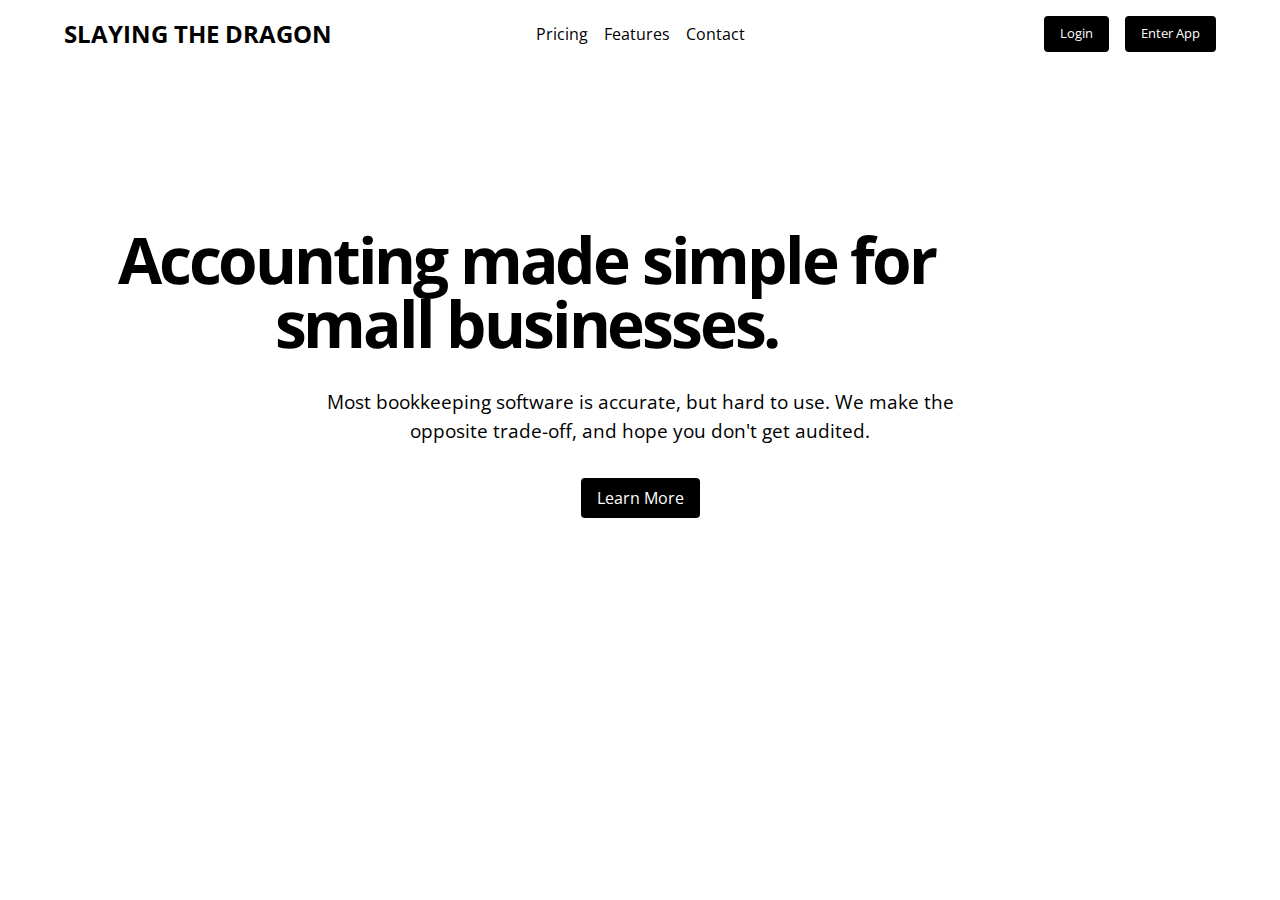
==== index.html @ 26b5df38 "added hero section" ====
<!DOCTYPE html>
<html lang="en">
  <head>
    <meta charset="UTF-8" />
    <meta name="viewport" content="width=device-width, initial-scale=1.0" />
    <link rel="preconnect" href="https://fonts.googleapis.com" />
    <link rel="preconnect" href="https://fonts.gstatic.com" crossorigin />
    <link
      href="https://fonts.googleapis.com/css2?family=Open+Sans:ital,wght@0,300..800;1,300..800&display=swap"
      rel="stylesheet"
    />
    <link rel="stylesheet" href="style.css" />
    <title>Flexbox Project</title>
  </head>
  <body>
    <header class="header container">
      <h2 class="header__title">Slaying The Dragon</h2>
      <nav class="header__menu">
        <a class="header__link" href="#pricing">Pricing</a>
        <a class="header__link" href="features">Features</a>
        <a class="header__link" href="#contact">Contact</a>
      </nav>
      <div class="header__btn-container">
        <button class="btn">Login</button>
        <button class="btn">Enter App</button>
      </div>
    </header>
    <section class="hero container">
      <h1 class="hero__title">Accounting made simple for small businesses.</h1>
      <p class="hero__description">
        Most bookkeeping software is accurate, but hard to use. We make the
        opposite trade-off, and hope you don't get audited.
      </p>
      <a href="#features" class="btn">Learn More</a>
    </section>
  </body>
</html>
---- style.css ----
*,
*::before,
*::after {
  box-sizing: border-box;
}

* {
  margin: 0;
  padding: 0;
  line-height: 1.5;
}

body {
  font-family: "Open Sans", sans-serif;
}

button {
  border: none;
  background: none;
  cursor: pointer;
  font-family: inherit;
}

/* header section*/
.header {
  display: flex;
  align-items: center;
  padding: 1rem 0;
}

.header__title {
  font-size: 1.5rem;
  flex: 1;
  text-transform: uppercase;
}

.header__menu {
  display:flex;
  gap: 1rem;
  flex: 1;
  justify-content: center;
}

.header__link {
  text-decoration: none;
  color: #000
}

.header__btn-container {
  display: flex;
  gap: 1rem;
  flex: 1;
  justify-content: flex-end;
}

/* hero section*/

.hero {
  text-align: center;
  margin-top: 10rem;
}

.hero__title {
  font-size: 4rem;
  line-height: 1;
  letter-spacing: -0.05em;
  max-width: 25ch;
  /* margin-inline: auto; */
}

.hero__description {
  font-size: 1.2rem;
  max-width: 60ch;
  margin: 2rem auto;
}

/* utility */
.btn {
  text-decoration: none;
  display: inline-block;
  background-color: #000;
  color: white;
  padding: 0.5rem 1rem;
  border-radius: 4px;
}

.container {
  width: 90%;
  margin-inline: auto;
}
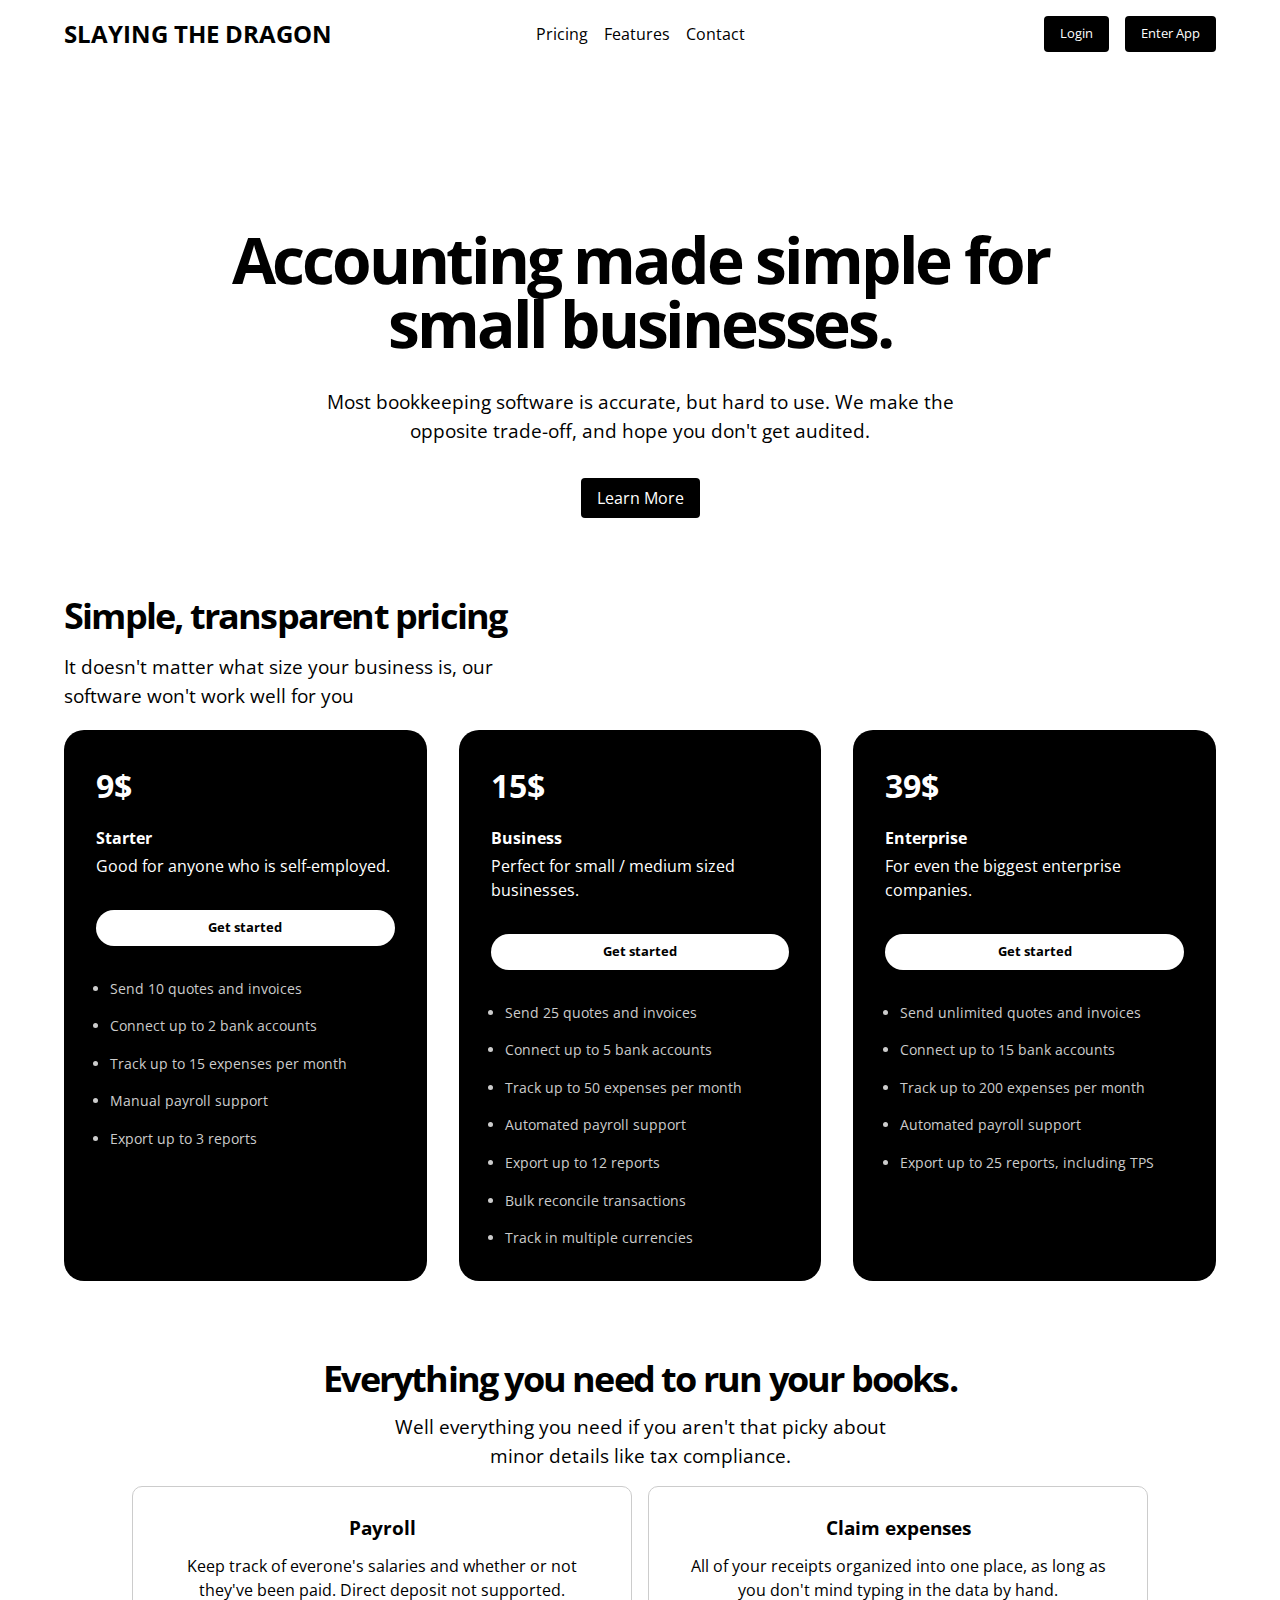
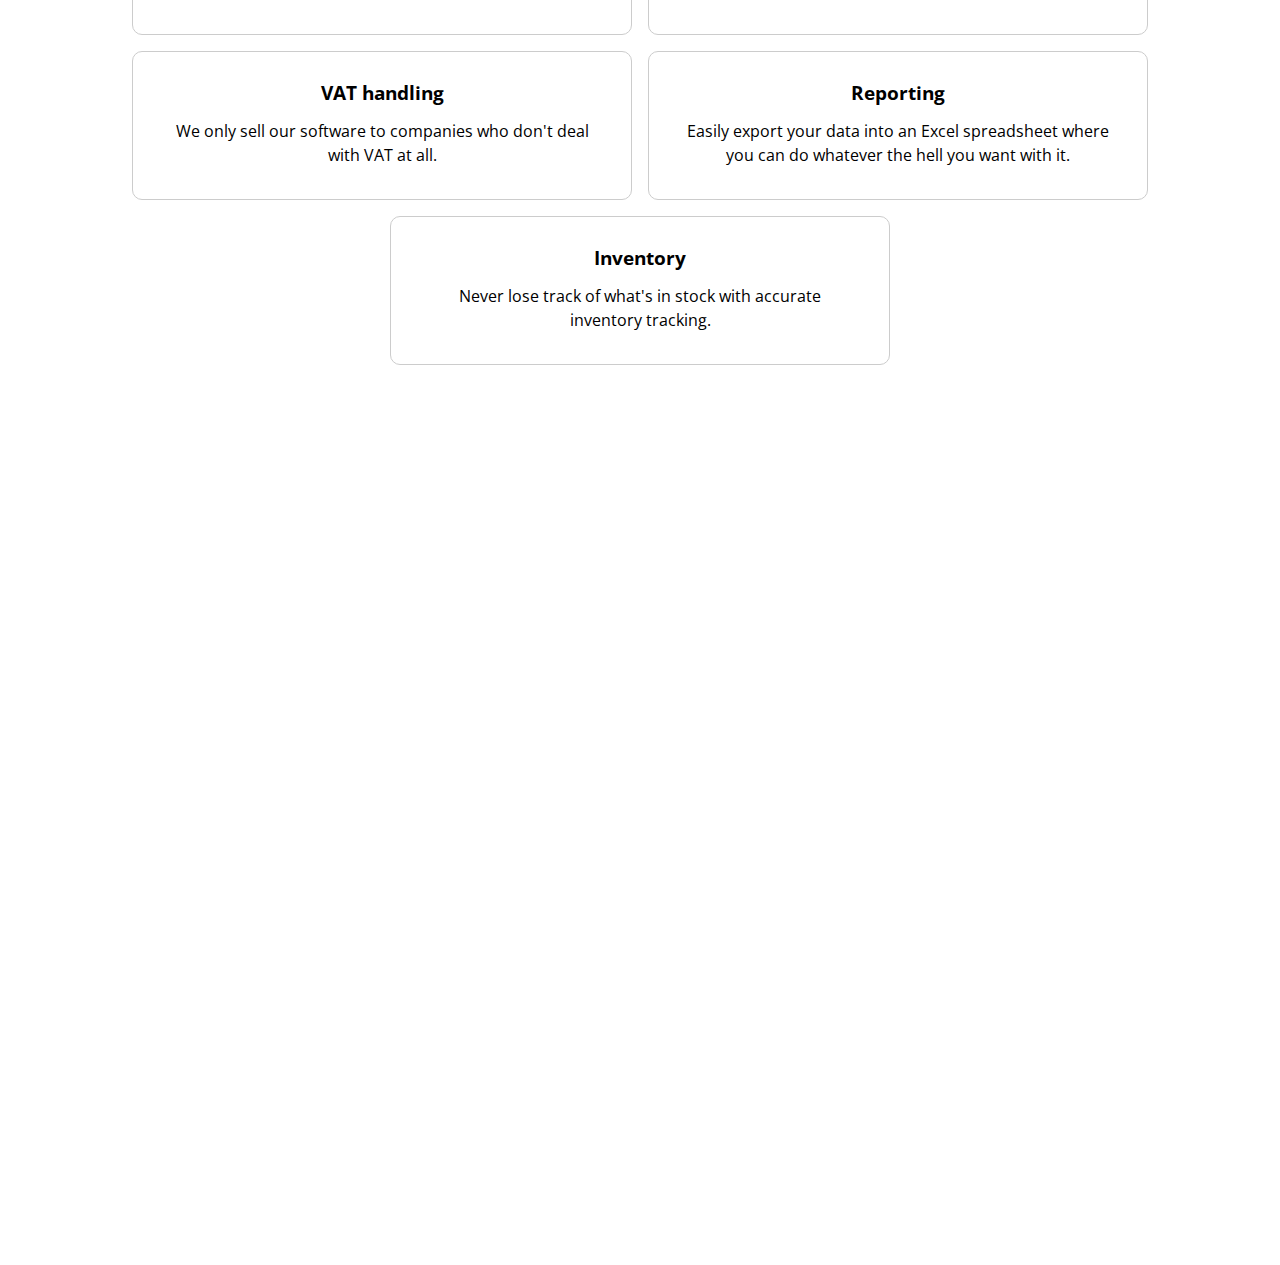
==== commit 2ab183f0: "added features section" ====
--- a/index.html
+++ b/index.html
@@ -33,5 +33,106 @@
       </p>
       <a href="#features" class="btn">Learn More</a>
     </section>
+    <section class="pricing container">
+      <h2 class="pricing__title">Simple, transparent pricing</h2>
+      <p class="pricing__description">
+        It doesn't matter what size your business is, our software won't work
+        well for you
+      </p>
+      <div class="pricing__container">
+        <div class="pricing__box">
+          <h3 class="pricing__price">9$</h3>
+          <h4 class="pricing__plan">Starter</h4>
+          <p class="pricing__plan-description">
+            Good for anyone who is self-employed.
+          </p>
+          <button class="pricing__btn">Get started</button>
+          <ul class="pricing__features">
+            <li>Send 10 quotes and invoices</li>
+            <li>Connect up to 2 bank accounts</li>
+            <li>Track up to 15 expenses per month</li>
+            <li>Manual payroll support</li>
+            <li>Export up to 3 reports</li>
+          </ul>
+        </div>
+        <div class="pricing__box">
+          <h3 class="pricing__price">15$</h3>
+          <h4 class="pricing__plan">Business</h4>
+          <p class="pricing__plan-description">
+            Perfect for small / medium sized businesses.
+          </p>
+          <button class="pricing__btn">Get started</button>
+          <ul class="pricing__features">
+            <li>Send 25 quotes and invoices</li>
+            <li>Connect up to 5 bank accounts</li>
+            <li>Track up to 50 expenses per month</li>
+            <li>Automated payroll support</li>
+            <li>Export up to 12 reports</li>
+            <li>Bulk reconcile transactions</li>
+            <li>Track in multiple currencies</li>
+          </ul>
+        </div>
+        <div class="pricing__box">
+          <h3 class="pricing__price">39$</h3>
+          <h4 class="pricing__plan">Enterprise</h4>
+          <p class="pricing__plan-description">
+            For even the biggest enterprise companies.
+          </p>
+          <button class="pricing__btn">Get started</button>
+          <ul class="pricing__features">
+            <li>Send unlimited quotes and invoices</li>
+            <li>Connect up to 15 bank accounts</li>
+            <li>Track up to 200 expenses per month</li>
+            <li>Automated payroll support</li>
+            <li>Export up to 25 reports, including TPS</li>
+          </ul>
+        </div>
+      </div>
+    </section>
+    <section class="features container">
+      <h2 class="features__title">Everything you need to run your books.</h2>
+      <p class="features__description">
+        Well everything you need if you aren't that picky about minor details
+        like tax compliance.
+      </p>
+      <div class="features__container">
+        <div class="features__box">
+          <h3 class="features__box-title">Payroll</h3>
+          <p class="features__box-description">
+            Keep track of everone's salaries and whether or not they've been
+            paid. Direct deposit not supported.
+          </p>
+        </div>
+        <div class="features__box">
+          <h3 class="features__box-title">Claim expenses</h3>
+          <p class="features__box-description">
+            All of your receipts organized into one place, as long as you don't
+            mind typing in the data by hand.
+          </p>
+        </div>
+        <div class="features__box">
+          <h3 class="features__box-title">VAT handling</h3>
+          <p class="features__box-description">
+            We only sell our software to companies who don't deal with VAT at
+            all.
+          </p>
+        </div>
+        <div class="features__box">
+          <h3 class="features__box-title">Reporting</h3>
+          <p class="features__box-description">
+            Easily export your data into an Excel spreadsheet where you can do
+            whatever the hell you want with it.
+          </p>
+        </div>
+        <div class="features__box">
+          <h3 class="features__box-title">Inventory</h3>
+          <p class="features__box-description">
+            Never lose track of what's in stock with accurate inventory
+            tracking.
+          </p>
+        </div>
+      </div>
+    </section>
   </body>
+  <div style="height: 100vh"></div>
 </html>
--- a/style.css
+++ b/style.css
@@ -65,14 +65,117 @@
   line-height: 1;
   letter-spacing: -0.05em;
   max-width: 25ch;
-  /* margin-inline: auto; */
+  margin-inline: auto;
 }
 
 .hero__description {
   font-size: 1.2rem;
   max-width: 60ch;
   margin: 2rem auto;
+  }
+
+/* pricing section */
+
+.pricing {
+  margin-top: 5rem;
 }
+.pricing__title {
+  letter-spacing: -0.05em;
+  font-size: 2.25rem;
+  line-height: 1;
+  }
+
+  .pricing__description {
+  margin: 1em 0;
+  font-size: 1.2rem;
+  max-width: 45ch;
+}
+
+.pricing__container {
+  display: flex;
+  gap: 2rem;
+}
+
+.pricing__box {
+  background-color: #000;
+  color: white;
+  border-radius: 20px;
+  padding: 2em;
+  flex: 1;
+}
+
+.pricing__price {
+  font-size: 2rem;
+}
+
+.pricing__plan {
+  margin: 1rem 0 0.25rem;
+}
+
+.pricing__plan-description {
+  color: #fff;
+}
+
+.pricing__btn {
+  background-color: white;
+  color: black;
+  width: 100%;
+  border-radius: 50px;
+  padding: 0.5rem 1rem;
+  margin: 2rem 0;
+  font-weight: 700;
+}
+
+.pricing__features {
+  padding-left: 1em;
+  display: flex;
+  flex-direction: column;
+  gap: 1rem;
+  font-size: 0.9rem;
+  color: #ccc;
+}
+
+/* features sectio */
+
+.features {
+  text-align: center;
+  margin-top: 5rem;
+}
+
+.features__title {
+  font-size: 2.25rem;
+  letter-spacing: -0.05em;
+  line-height: 1;
+}
+
+.features__description {
+  font-size: 1.2rem;
+  max-width: 45ch;
+  margin: 1rem auto;
+}
+
+.features__container {
+  display: flex;
+  flex-wrap: wrap;
+  justify-content: center;
+  gap: 1rem;
+}
+
+.features__box {
+  border: 1px solid #ccc;
+  padding: 2rem;
+  border-radius: 10px;
+  width: 500px;
+}
+
+.features__box-title {
+  line-height: 1;
+}
+
+.features__box-description {
+  margin-top: 1rem;
+}
+
 
 /* utility */
 .btn {
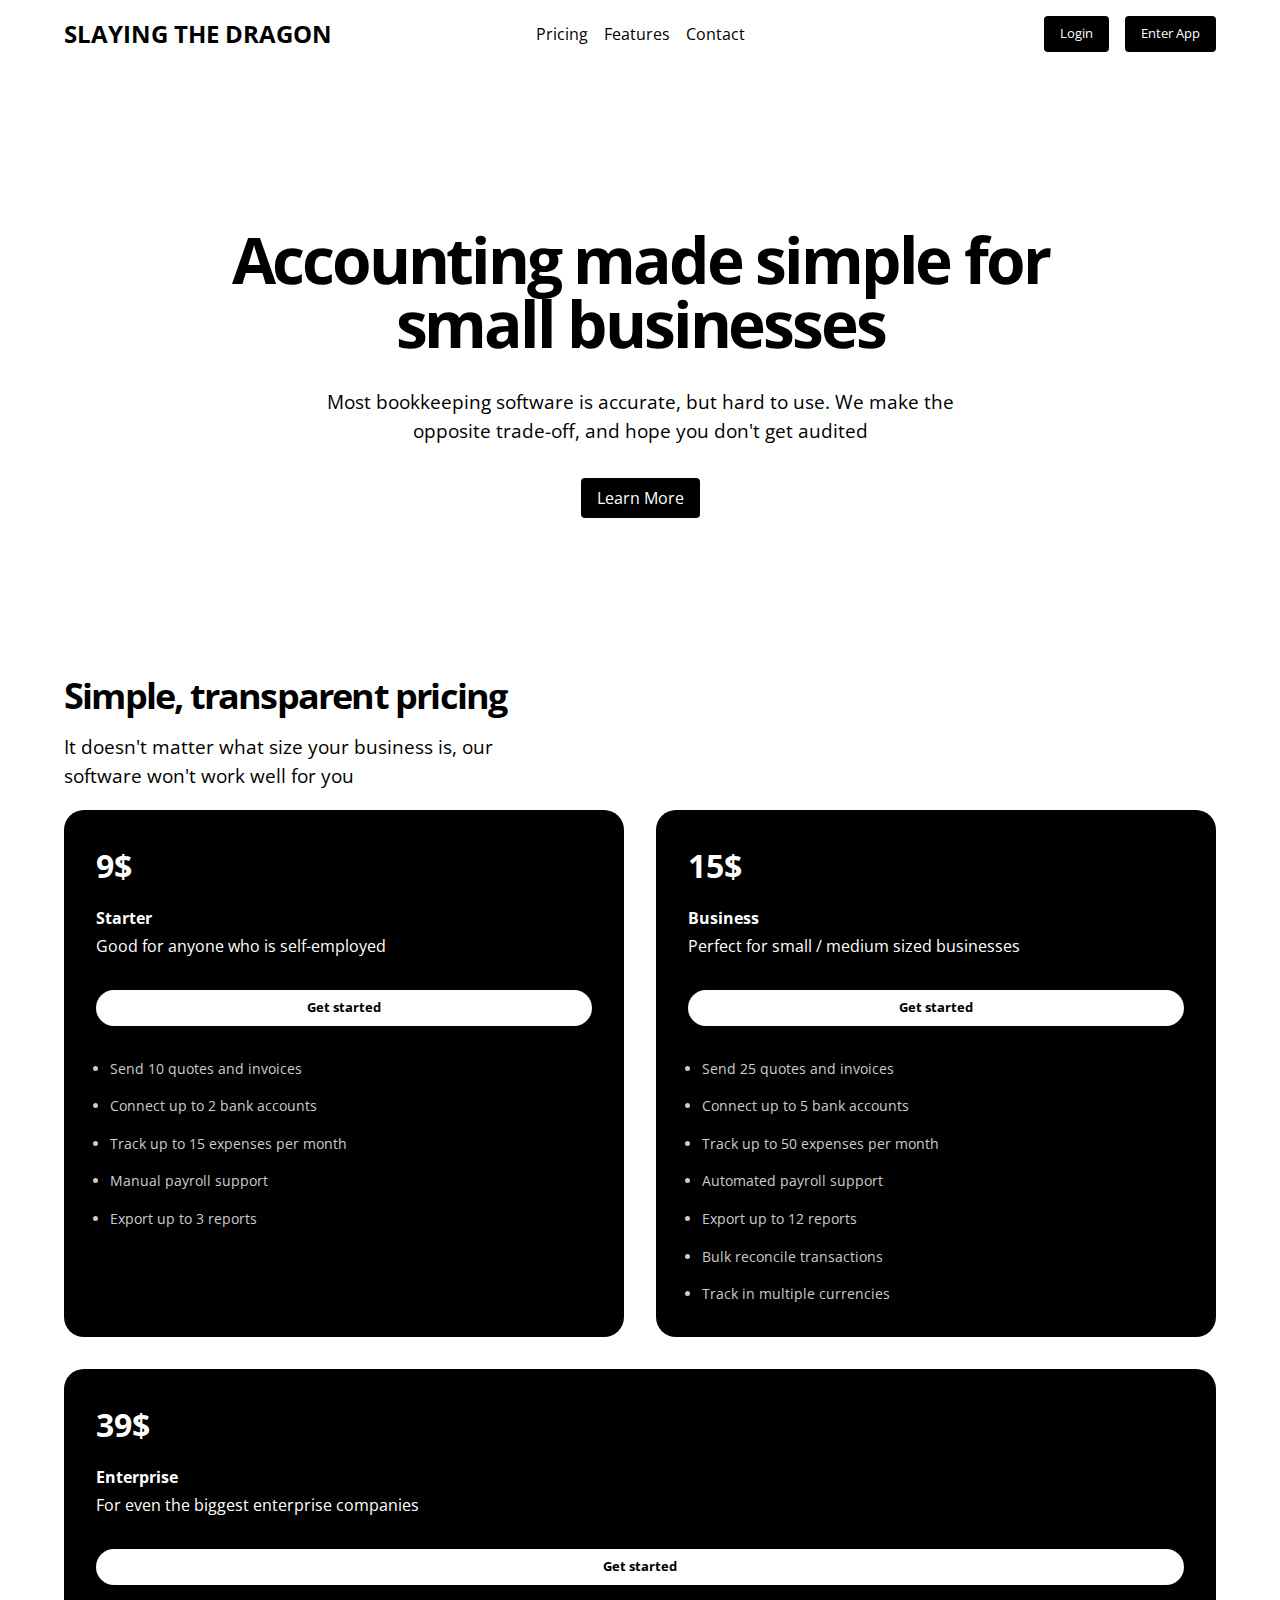
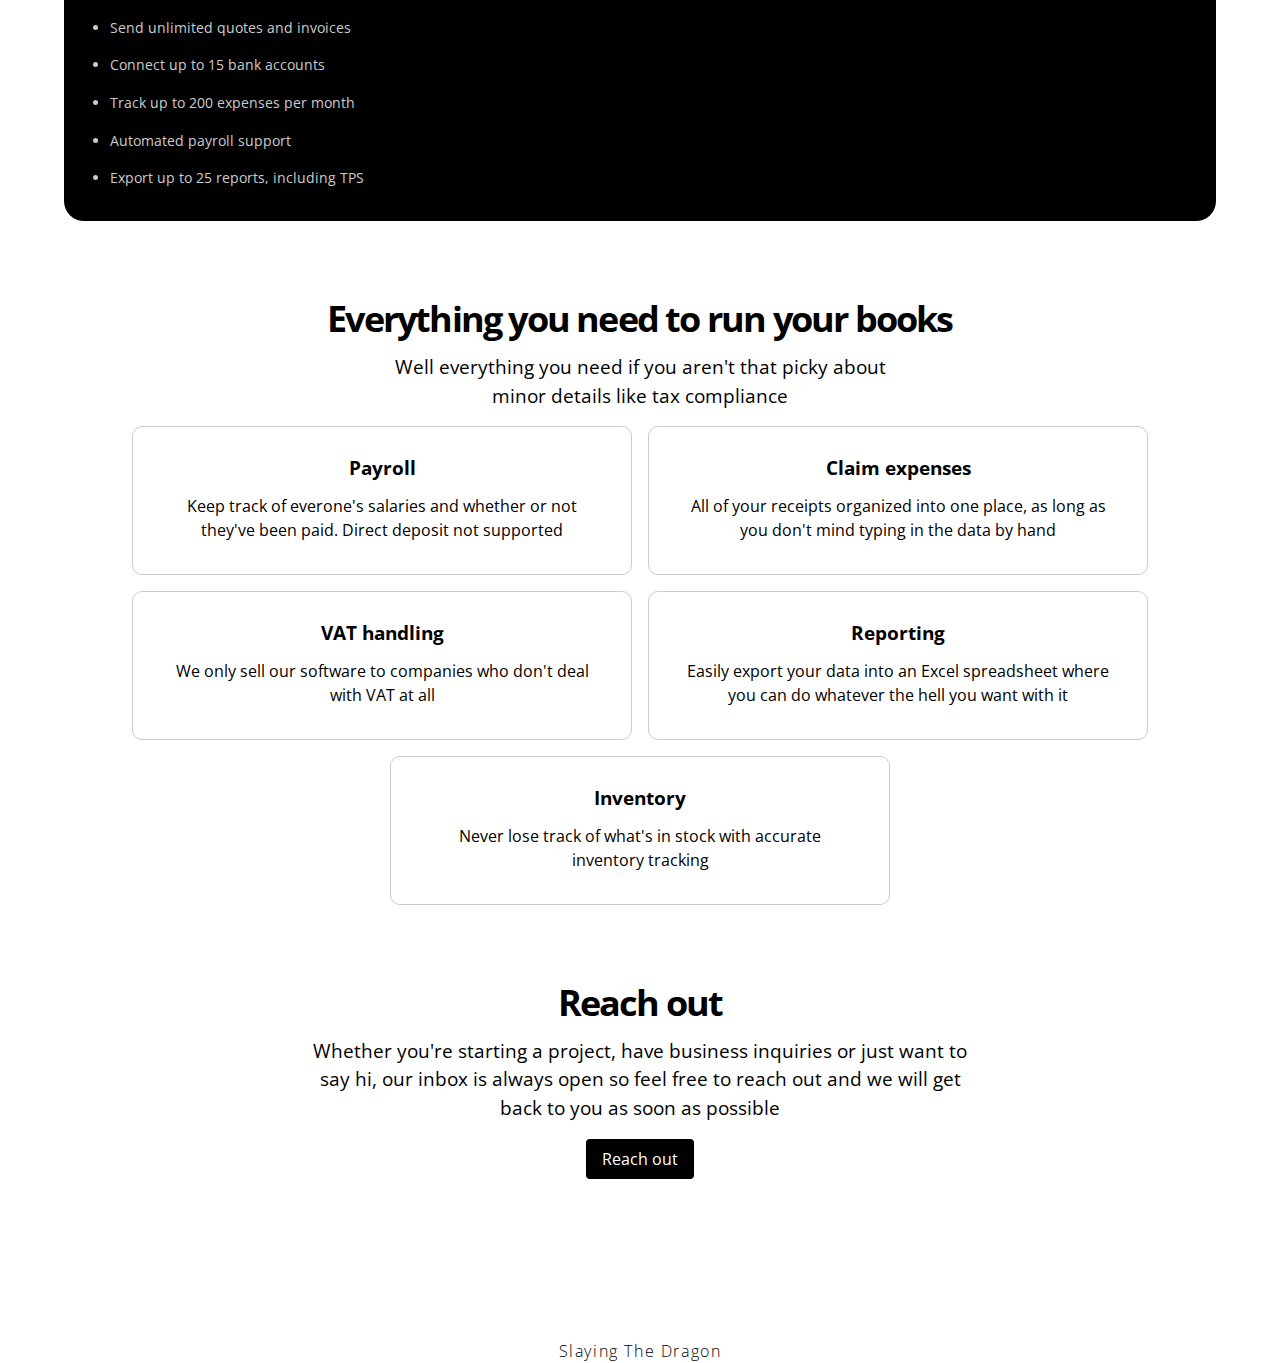
==== commit 1b7a950d: "added media queries to contact section" ====
--- a/index.html
+++ b/index.html
@@ -21,17 +21,32 @@
         <a class="header__link" href="#contact">Contact</a>
       </nav>
       <div class="header__btn-container">
-        <button class="btn">Login</button>
-        <button class="btn">Enter App</button>
+        <button class="btn header__btn">Login</button>
+        <button class="btn header__btn">Enter App</button>
       </div>
+      <button class="header__bars">
+        <svg
+          xmlns="http://www.w3.org/2000/svg"
+          fill="none"
+          viewBox="0 0 24 24"
+          stroke-width="1.5"
+          stroke="currentColor"
+        >
+          <path
+            stroke-linecap="round"
+            stroke-linejoin="round"
+            d="M3.75 6.75h16.5M3.75 12h16.5m-16.5 5.25h16.5"
+          />
+        </svg>
+      </button>
     </header>
     <section class="hero container">
-      <h1 class="hero__title">Accounting made simple for small businesses.</h1>
+      <h1 class="hero__title">Accounting made simple for small businesses</h1>
       <p class="hero__description">
         Most bookkeeping software is accurate, but hard to use. We make the
-        opposite trade-off, and hope you don't get audited.
+        opposite trade-off, and hope you don't get audited
       </p>
-      <a href="#features" class="btn">Learn More</a>
+      <a href="#features" class="btn hero__btn">Learn More</a>
     </section>
     <section class="pricing container">
       <h2 class="pricing__title">Simple, transparent pricing</h2>
@@ -44,7 +59,7 @@
           <h3 class="pricing__price">9$</h3>
           <h4 class="pricing__plan">Starter</h4>
           <p class="pricing__plan-description">
-            Good for anyone who is self-employed.
+            Good for anyone who is self-employed
           </p>
           <button class="pricing__btn">Get started</button>
           <ul class="pricing__features">
@@ -59,7 +74,7 @@
           <h3 class="pricing__price">15$</h3>
           <h4 class="pricing__plan">Business</h4>
           <p class="pricing__plan-description">
-            Perfect for small / medium sized businesses.
+            Perfect for small / medium sized businesses
           </p>
           <button class="pricing__btn">Get started</button>
           <ul class="pricing__features">
@@ -76,7 +91,7 @@
           <h3 class="pricing__price">39$</h3>
           <h4 class="pricing__plan">Enterprise</h4>
           <p class="pricing__plan-description">
-            For even the biggest enterprise companies.
+            For even the biggest enterprise companies
           </p>
           <button class="pricing__btn">Get started</button>
           <ul class="pricing__features">
@@ -90,49 +105,64 @@
       </div>
     </section>
     <section class="features container">
-      <h2 class="features__title">Everything you need to run your books.</h2>
+      <h2 class="features__title">Everything you need to run your books</h2>
       <p class="features__description">
         Well everything you need if you aren't that picky about minor details
-        like tax compliance.
+        like tax compliance
       </p>
       <div class="features__container">
         <div class="features__box">
           <h3 class="features__box-title">Payroll</h3>
           <p class="features__box-description">
             Keep track of everone's salaries and whether or not they've been
-            paid. Direct deposit not supported.
+            paid. Direct deposit not supported
           </p>
         </div>
         <div class="features__box">
           <h3 class="features__box-title">Claim expenses</h3>
           <p class="features__box-description">
             All of your receipts organized into one place, as long as you don't
-            mind typing in the data by hand.
+            mind typing in the data by hand
           </p>
         </div>
         <div class="features__box">
           <h3 class="features__box-title">VAT handling</h3>
           <p class="features__box-description">
             We only sell our software to companies who don't deal with VAT at
-            all.
+            all
           </p>
         </div>
         <div class="features__box">
           <h3 class="features__box-title">Reporting</h3>
           <p class="features__box-description">
             Easily export your data into an Excel spreadsheet where you can do
-            whatever the hell you want with it.
+            whatever the hell you want with it
           </p>
         </div>
         <div class="features__box">
           <h3 class="features__box-title">Inventory</h3>
           <p class="features__box-description">
-            Never lose track of what's in stock with accurate inventory
-            tracking.
+            Never lose track of what's in stock with accurate inventory tracking
           </p>
         </div>
       </div>
     </section>
+    <section class="contact container">
+      <h2 class="contact__title">Reach out</h2>
+      <p class="contact__description">
+        Whether you're starting a project, have business inquiries or just want
+        to say hi, our inbox is always open so feel free to reach out and we
+        will get back to you as soon as possible
+      </p>
+      <a
+        href="mailto:miketarkleman@gmail.com"
+        target="_blank"
+        class="btn contact__btn"
+        >Reach out</a
+      >
+    </section>
+    <footer class="footer container">
+      <h2 class="footer__title">Slaying The Dragon</h2>
+    </footer>
   </body>
-  <div style="height: 100vh"></div>
 </html>
--- a/style.css
+++ b/style.css
@@ -53,8 +53,45 @@
   justify-content: flex-end;
 }
 
+@media (max-width: 891px) {
+  .header__title {
+    font-size: 1.2rem;
+  }
+
+  .header__link {
+    font-size: 0.8rem;
+    }
+
+  .header__btn {
+    font-size: 0.8rem;
+  }
+}
+
+@media (max-width: 713px) {
+  .header {
+    justify-content: space-between;
+  }
+
+  .header__menu {
+    display: none;
+  }
+
+  .header__btn-container {
+    display: none;
+  }
+
+  .header__bars {
+    display: block;
+    height: 1.5rem;
+    width: 1.5rem;
+  }
+
+  .header__title {
+    flex: 0 1 auto
+  }
+}
+
 /* hero section*/
-
 .hero {
   text-align: center;
   margin-top: 10rem;
@@ -74,10 +111,50 @@
   margin: 2rem auto;
   }
 
+@media (max-width: 891px) {
+  .hero__title {
+    font-size: 3rem;
+  }
+
+  .hero__description {
+    font-size: 1rem;
+    margin: 1.5rem auto;
+  }
+}
+
+@media (max-width: 713px) {
+  .hero {
+    margin-top: 5rem;
+  }
+
+  .hero__title {
+    font-size: 2.5rem;
+  }
+
+  .hero__description {
+    font-size: 0.9rem;
+    margin: 1rem auto;
+  }
+
+  .hero__btn {
+    font-size: 0.9rem;
+  }
+}
+
+@media (max-width: 495px) {
+  .hero__title {
+    font-size: 2rem;
+  }
+}
+
+@media (max-width: 396px) {
+  .hero__title {
+    font-size: 1.6rem;
+  }
+}
 /* pricing section */
-
 .pricing {
-  margin-top: 5rem;
+  margin-top: 10rem;
 }
 .pricing__title {
   letter-spacing: -0.05em;
@@ -85,7 +162,7 @@
   line-height: 1;
   }
 
-  .pricing__description {
+.pricing__description {
   margin: 1em 0;
   font-size: 1.2rem;
   max-width: 45ch;
@@ -93,6 +170,7 @@
 
 .pricing__container {
   display: flex;
+  flex-wrap: wrap;
   gap: 2rem;
 }
 
@@ -102,6 +180,7 @@
   border-radius: 20px;
   padding: 2em;
   flex: 1;
+  min-width: 400px;
 }
 
 .pricing__price {
@@ -135,8 +214,56 @@
   color: #ccc;
 }
 
+@media (max-width: 891px) {
+  .pricing__title {
+    font-size: 2rem;
+  }
+
+  .pricing__description {
+    font-size: 1rem;
+  }
+
+  .pricing__price {
+    font-size: 1.5rem;
+  }
+}
+
+@media (max-width: 713px) {
+  .pricing {
+    margin-top: 5rem;
+  }
+
+  .pricing__title {
+    font-size: 1.5rem;
+  }
+
+  .pricing__description {
+    font-size: 0.9rem;
+    margin: 0.5rem 0;
+  }
+
+  .pricing__plan-description {
+    font-size: 0.9rem;
+  }
+}
+
+@media (max-width: 495px) {
+  .pricing__title {
+    font-size: 1.3rem;
+  }
+
+  .pricing__box {
+    min-width: 290px;
+  }
+}
+
+@media (max-width: 396px) {
+  .pricing__title {
+    font-size: 1.1rem;
+  }
+}
+
 /* features sectio */
-
 .features {
   text-align: center;
   margin-top: 5rem;
@@ -176,6 +303,122 @@
   margin-top: 1rem;
 }
 
+@media (max-width: 891px) {
+  .features__title {
+    font-size: 2rem;
+  }
+
+  .features__description {
+    font-size: 1rem;
+  }
+}
+
+@media (max-width: 713px) {
+  .features {
+    margin-top: 5rem;
+  }
+
+  .features__title {
+    font-size: 1.5rem;
+  }
+
+  .features__description {
+    font-size: 0.9rem;
+    margin: 0.5rem auto;
+  }
+
+  .features__box-title {
+    font-size: 1rem;
+  }
+
+  .features__box-description {
+    font-size: 0.9rem;
+    margin-top: 0.5rem;
+  }
+}
+
+@media (max-width: 495px) {
+  .features__title {
+    font-size: 1.3rem;
+  }
+}
+
+@media (max-width: 396px) {
+  .features__title {
+    font-size: 1.1rem;
+  }
+}
+
+/* contact section */
+.contact {
+  text-align: center;
+  margin-top: 5rem;
+ }
+
+.contact__title {
+  font-size: 2.25rem;
+  letter-spacing: -0.05em;
+  line-height: 1;
+}
+
+.contact__description {
+  max-width: 60ch;
+  margin: 1rem auto;
+  font-size: 1.2rem;
+}
+
+@media (max-width: 891px) {
+  .contact__title {
+    font-size: 2rem;
+  }
+
+  .contact__description {
+    font-size: 1rem;
+  }
+}
+
+@media (max-width: 713px) {
+  .contact {
+    margin-top: 5rem;
+  }
+
+  .contact__title {
+    font-size: 1.5rem;
+  }
+
+  .contact__description {
+    font-size: 0.9rem;
+    margin: 0.5rem auto;
+  }
+
+  .contact__btn {
+    font-size: 0.9rem;
+  }
+}
+
+@media (max-width: 495px) {
+  .contact__title {
+    font-size: 1.3rem;
+  }
+}
+
+@media (max-width: 396px) {
+  .contact__title {
+    font-size: 1.1rem;
+  }
+}
+
+/* footer section */
+.footer {
+  text-align: center;
+  margin-top: 10rem;
+}
+
+.footer__title {
+  font-size: 1rem;
+  font-weight: 300;
+  letter-spacing: 0.1em;
+}
 
 /* utility */
 .btn {
@@ -191,3 +434,5 @@
   width: 90%;
   margin-inline: auto;
 }
+
+/* media queries */
